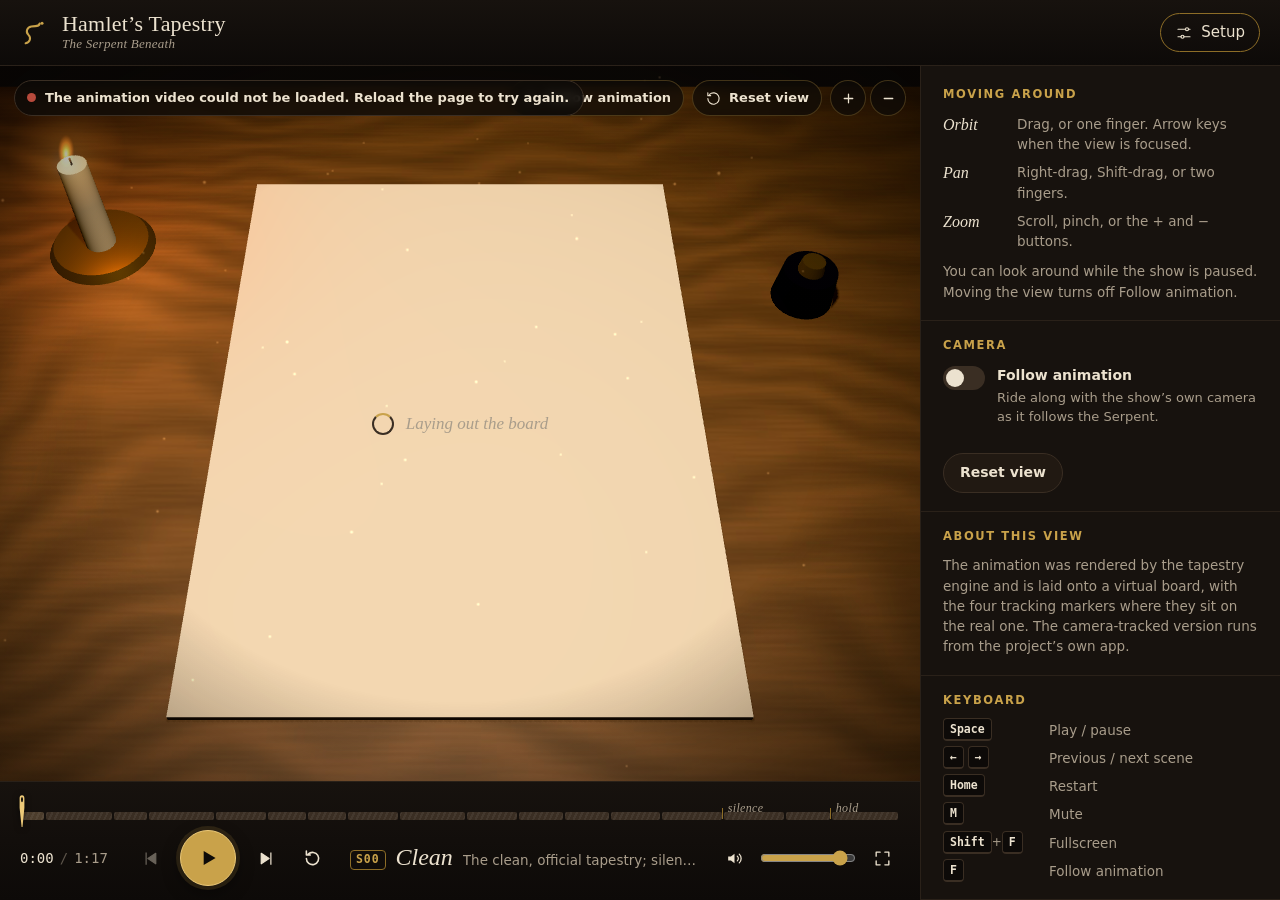
==== index.html @ 95e38d81 "Static Virtual Explore (built from web-ui e6e93fd)" ====
<!doctype html>
<html lang="en">
<head>
  <meta charset="utf-8">
  <meta name="viewport" content="width=device-width, initial-scale=1, viewport-fit=cover">
  <meta name="color-scheme" content="dark">
  <meta name="tapestry-static" content="1">
  <title>Hamlet’s Tapestry</title>
  <link rel="icon" href="./static/favicon.svg" type="image/svg+xml">
  <link rel="stylesheet" href="./static/styles.css">
  <script type="importmap">{"imports": {"three": "./static/vendor/three/three.module.min.js"}}</script>
  <script type="module" src="./static/js/main.js"></script>
</head>
<body>
  <a class="skip" href="#transport">Skip to playback controls</a>

  <header class="masthead">
    <div class="brand">
      <svg class="brand-mark" viewBox="0 0 32 32" aria-hidden="true"><path d="M6 27c5-1 6-6 3-9s-2-8 3-9 8 1 9-3" fill="none" stroke="currentColor" stroke-width="2.2" stroke-linecap="round"/><circle cx="23.5" cy="5.5" r="1.6" fill="currentColor"/></svg>
      <h1>Hamlet’s Tapestry <span class="brand-sub" id="show-title">The Serpent Beneath</span></h1>
    </div>

    <div class="modes" role="tablist" aria-label="Viewing mode">
      <button class="mode-tab" role="tab" id="tab-virtual" data-mode="virtual" aria-selected="true" aria-controls="stage">
        <svg viewBox="0 0 24 24" aria-hidden="true"><path d="M12 3 3 8l9 5 9-5-9-5Zm-9 9 9 5 9-5M3 16l9 5 9-5" fill="none" stroke="currentColor" stroke-width="1.6" stroke-linejoin="round"/></svg>
        Virtual Explore
      </button>
      <button class="mode-tab" role="tab" id="tab-scan" data-mode="scan" aria-selected="false" aria-controls="stage" tabindex="-1">
        <svg viewBox="0 0 24 24" aria-hidden="true"><path d="M4 8V5a1 1 0 0 1 1-1h3M16 4h3a1 1 0 0 1 1 1v3M20 16v3a1 1 0 0 1-1 1h-3M8 20H5a1 1 0 0 1-1-1v-3" fill="none" stroke="currentColor" stroke-width="1.6" stroke-linecap="round"/><rect x="8.5" y="8.5" width="7" height="7" rx="1" fill="none" stroke="currentColor" stroke-width="1.6"/></svg>
        Scan Tapestry
      </button>
    </div>

    <button class="setup-toggle" id="setup-toggle" aria-expanded="true" aria-controls="setup">
      <svg viewBox="0 0 24 24" aria-hidden="true"><path d="M4 7h10M18 7h2M4 17h4M12 17h8" stroke="currentColor" stroke-width="1.6" stroke-linecap="round"/><circle cx="16" cy="7" r="2" fill="none" stroke="currentColor" stroke-width="1.6"/><circle cx="10" cy="17" r="2" fill="none" stroke="currentColor" stroke-width="1.6"/></svg>
      <span>Setup</span>
    </button>
  </header>

  <main class="workspace" id="workspace">
    <section class="stage" id="stage" role="tabpanel" aria-labelledby="tab-virtual">
      <div class="viewport" id="viewport">
        <canvas id="virtual-canvas" class="layer" tabindex="0"
          aria-label="3D view of the tapestry on the desk. Drag to orbit, right-drag or two fingers to pan, scroll or pinch to zoom. Arrow keys orbit, plus and minus zoom."></canvas>
        <canvas id="scan-canvas" class="layer scan-layer" hidden role="img" aria-label="Camera view with the animation aligned to the tapestry"></canvas>

        <div class="view-tools" id="view-tools">
          <button class="chip" id="follow-btn" aria-pressed="false" title="Follow the animation's camera (F)">
            <svg viewBox="0 0 24 24" aria-hidden="true"><circle cx="12" cy="12" r="3" fill="none" stroke="currentColor" stroke-width="1.6"/><path d="M12 2v4M12 18v4M2 12h4M18 12h4" stroke="currentColor" stroke-width="1.6" stroke-linecap="round"/></svg>
            <span>Follow animation</span>
          </button>
          <button class="chip" id="reset-view-btn" title="Reset view (0)">
            <svg viewBox="0 0 24 24" aria-hidden="true"><path d="M4 12a8 8 0 1 0 2.4-5.7M4 4v4h4" fill="none" stroke="currentColor" stroke-width="1.6" stroke-linecap="round" stroke-linejoin="round"/></svg>
            <span>Reset view</span>
          </button>
          <div class="zoom-pair" role="group" aria-label="Zoom">
            <button class="chip icon-only" id="zoom-in-btn" aria-label="Zoom in"><svg viewBox="0 0 24 24" aria-hidden="true"><path d="M12 6v12M6 12h12" stroke="currentColor" stroke-width="1.8" stroke-linecap="round"/></svg></button>
            <button class="chip icon-only" id="zoom-out-btn" aria-label="Zoom out"><svg viewBox="0 0 24 24" aria-hidden="true"><path d="M6 12h12" stroke="currentColor" stroke-width="1.8" stroke-linecap="round"/></svg></button>
          </div>
        </div>

        <div class="status-pill" id="status-pill" role="status" aria-live="polite" hidden>
          <span class="dot" aria-hidden="true"></span><span class="status-text" id="status-text"></span>
          <span class="marker-chips" id="marker-chips" aria-hidden="true"></span>
        </div>

        <div class="notice" id="notice" aria-live="polite" hidden>
          <div class="notice-card" role="group" aria-labelledby="notice-title" aria-describedby="notice-text">
            <p class="notice-kicker" id="notice-kicker"></p>
            <h2 id="notice-title"></h2>
            <p id="notice-text"></p>
            <div class="notice-actions" id="notice-actions"></div>
          </div>
        </div>

        <div class="loading" id="loading" hidden><span class="spinner" aria-hidden="true"></span><span id="loading-text">Loading</span></div>
      </div>

      <div class="transport" id="transport" tabindex="-1">
        <div class="thread" id="thread">
          <div class="thread-track" id="thread-track" aria-hidden="true"></div>
          <div class="needle" id="needle" aria-hidden="true">
            <svg viewBox="0 0 10 34"><path d="M5 1.2c1.6 0 2.4 1.2 2.4 3v9.5L5.5 33 4.6 33 2.6 13.7V4.2c0-1.8.8-3 2.4-3Z" fill="currentColor"/><ellipse cx="5" cy="5.6" rx="1" ry="2.6" fill="var(--lampblack)"/></svg>
          </div>
          <input type="range" id="scrubber" class="scrubber" min="0" max="77" step="0.05" value="0" aria-label="Timeline position">
        </div>

        <div class="transport-row">
          <div class="time" aria-hidden="true"><span id="time-elapsed">0:00</span><span class="time-sep">/</span><span id="time-total">1:17</span></div>

          <div class="deck" role="group" aria-label="Playback">
            <button class="ctl" id="prev-btn" aria-label="Previous scene" title="Previous scene (←)">
              <svg viewBox="0 0 24 24" aria-hidden="true"><path d="M7 5v14M18 6l-9 6 9 6V6Z" fill="currentColor" stroke="currentColor" stroke-width="1.4" stroke-linejoin="round"/></svg>
            </button>
            <button class="ctl play" id="play-btn" aria-label="Play" title="Play / pause (Space)">
              <svg class="i-play" viewBox="0 0 24 24" aria-hidden="true"><path d="M8 5.5v13l11-6.5-11-6.5Z" fill="currentColor"/></svg>
              <svg class="i-pause" viewBox="0 0 24 24" aria-hidden="true"><path d="M7.5 5.5h3v13h-3zM13.5 5.5h3v13h-3z" fill="currentColor"/></svg>
            </button>
            <button class="ctl" id="next-btn" aria-label="Next scene" title="Next scene (→)">
              <svg viewBox="0 0 24 24" aria-hidden="true"><path d="M17 5v14M6 6l9 6-9 6V6Z" fill="currentColor" stroke="currentColor" stroke-width="1.4" stroke-linejoin="round"/></svg>
            </button>
            <button class="ctl" id="restart-btn" aria-label="Restart from the beginning" title="Restart (Home)">
              <svg viewBox="0 0 24 24" aria-hidden="true"><path d="M5 12a7 7 0 1 0 2.1-5M5 3.5V8h4.5" fill="none" stroke="currentColor" stroke-width="1.8" stroke-linecap="round" stroke-linejoin="round"/></svg>
            </button>
          </div>

          <div class="scene" id="scene" aria-live="polite">
            <span class="scene-id" id="scene-id">S00</span>
            <span class="scene-name" id="scene-name">Clean</span>
            <span class="scene-desc" id="scene-desc"></span>
          </div>

          <div class="mixer" role="group" aria-label="Sound">
            <button class="ctl small" id="mute-btn" aria-label="Mute" aria-pressed="false" title="Mute (M)">
              <svg class="i-sound" viewBox="0 0 24 24" aria-hidden="true"><path d="M4 9.5h3.5L12 6v12l-4.5-3.5H4v-5Z" fill="currentColor"/><path d="M15.5 9a4 4 0 0 1 0 6M18 6.5a7.5 7.5 0 0 1 0 11" fill="none" stroke="currentColor" stroke-width="1.6" stroke-linecap="round"/></svg>
              <svg class="i-muted" viewBox="0 0 24 24" aria-hidden="true"><path d="M4 9.5h3.5L12 6v12l-4.5-3.5H4v-5Z" fill="currentColor"/><path d="m16 9.5 5 5m0-5-5 5" stroke="currentColor" stroke-width="1.6" stroke-linecap="round"/></svg>
            </button>
            <input type="range" id="volume" class="volume" min="0" max="1" step="0.01" value="0.9" aria-label="Volume">
            <button class="ctl small" id="fullscreen-btn" aria-label="Enter fullscreen" title="Fullscreen (F11 or Shift+F)">
              <svg class="i-enter" viewBox="0 0 24 24" aria-hidden="true"><path d="M4 9V4h5M15 4h5v5M20 15v5h-5M9 20H4v-5" fill="none" stroke="currentColor" stroke-width="1.7" stroke-linecap="round" stroke-linejoin="round"/></svg>
              <svg class="i-exit" viewBox="0 0 24 24" aria-hidden="true"><path d="M9 4v5H4M20 9h-5V4M15 20v-5h5M4 15h5v5" fill="none" stroke="currentColor" stroke-width="1.7" stroke-linecap="round" stroke-linejoin="round"/></svg>
            </button>
          </div>
        </div>
      </div>
    </section>

    <aside class="setup" id="setup" aria-label="Setup">
      <!-- Virtual Explore -->
      <div class="setup-mode" data-for="virtual">
        <section class="panel">
          <h2 class="panel-title">Moving around</h2>
          <dl class="howto">
            <div><dt>Orbit</dt><dd>Drag, or one finger. Arrow keys when the view is focused.</dd></div>
            <div><dt>Pan</dt><dd>Right-drag, Shift-drag, or two fingers.</dd></div>
            <div><dt>Zoom</dt><dd>Scroll, pinch, or the + and − buttons.</dd></div>
          </dl>
          <p class="hint">You can look around while the show is paused. Moving the view turns off Follow animation.</p>
        </section>
        <section class="panel">
          <h2 class="panel-title">Camera</h2>
          <label class="switch">
            <input type="checkbox" id="follow-switch">
            <span class="switch-ui" aria-hidden="true"></span>
            <span class="switch-label">Follow animation<small>Ride along with the show’s own camera as it follows the Serpent.</small></span>
          </label>
          <button class="btn" id="reset-view-btn-2">Reset view</button>
        </section>
        <section class="panel">
          <h2 class="panel-title">About this view</h2>
          <p class="hint" id="about-view">The animation is rendered live by the tapestry engine and laid onto a virtual board, with the four tracking markers where they sit on the real one. No camera is used.</p>
        </section>
      </div>

      <!-- Scan Tapestry -->
      <div class="setup-mode" data-for="scan" hidden>
        <section class="panel">
          <h2 class="panel-title">Camera</h2>
          <div class="segmented" role="radiogroup" aria-label="Camera source" id="source-picker">
            <label><input type="radio" name="source" value="browser" checked><span>Webcam</span></label>
            <label><input type="radio" name="source" value="phone"><span>Phone</span></label>
            <label><input type="radio" name="source" value="stream"><span>Stream URL</span></label>
          </div>

          <div class="source-pane" data-source="browser">
            <label class="field"><span>Camera</span>
              <select id="device-select"><option value="">Default camera</option></select>
            </label>
            <label class="field"><span>Capture size</span>
              <select id="res-select">
                <option value="1280x720">1280 × 720 (smoother)</option>
                <option value="1920x1080">1920 × 1080 (sharper close-ups)</option>
              </select>
            </label>
            <p class="hint">Phone apps such as Camo, DroidCam, Phone Link or Continuity Camera show up here as webcams.</p>
          </div>

          <div class="source-pane" data-source="phone" hidden>
            <div class="phone-link" id="phone-link">
              <img id="phone-qr" alt="QR code that opens the phone camera page" width="168" height="168">
              <div class="phone-link-text">
                <label class="field" id="phone-addr-field" hidden><span>Network address</span><select id="phone-addr"></select></label>
                <p class="mono small" id="phone-url"></p>
                <button class="btn ghost small" id="copy-phone-url">Copy link</button>
              </div>
            </div>
            <ol class="steps">
              <li>Put the phone on the same Wi-Fi as this computer.</li>
              <li>Scan the code with the phone’s camera and open the link.</li>
              <li>The page warns about its certificate once. Choose <b>Advanced → Proceed</b> (Android) or <b>Show Details → visit this website</b> (iPhone).</li>
              <li>Tap <b>Start camera</b> on the phone and allow access.</li>
            </ol>
            <p class="hint">If Windows asks whether Python may use the network, allow it on private networks.</p>
            <p class="warn" id="phone-error" hidden></p>
          </div>

          <div class="source-pane" data-source="stream" hidden>
            <label class="field"><span>Stream URL or camera number</span>
              <input type="text" id="stream-url" inputmode="url" autocomplete="off" spellcheck="false" placeholder="http://192.168.1.20:8080/video">
            </label>
            <p class="hint">Use the MJPEG or RTSP address from an IP camera app, for example IP Webcam (<span class="mono">http://phone-ip:8080/video</span>) or DroidCam (<span class="mono">http://phone-ip:4747/video</span>). A number such as <span class="mono">0</span> opens that camera through OpenCV, as <span class="mono">app.py --camera</span> does.</p>
          </div>

          <div class="source-actions">
            <button class="btn primary" id="source-start">Start camera</button>
            <button class="btn ghost" id="source-stop" hidden>Stop camera</button>
          </div>
          <p class="source-status" id="source-status" aria-live="polite"></p>
        </section>

        <section class="panel">
          <h2 class="panel-title">View</h2>
          <label class="switch">
            <input type="checkbox" id="cine-switch" checked>
            <span class="switch-ui" aria-hidden="true"></span>
            <span class="switch-label">Follow animation<small>Crop and push in on the Serpent like the projected show. Off shows the whole camera frame.</small></span>
          </label>
          <label class="switch">
            <input type="checkbox" id="overlay-switch">
            <span class="switch-ui" aria-hidden="true"></span>
            <span class="switch-label">Tracking overlay<small>Draw panel outlines, the Serpent’s path and the camera target for setup.</small></span>
          </label>
        </section>

        <section class="panel">
          <h2 class="panel-title">Placing the tapestry</h2>
          <figure class="layout-diagram">
            <svg viewBox="0 0 220 280" role="img" aria-labelledby="diagram-title">
              <title id="diagram-title">Marker 0 at top-left, 1 at top-right, 2 at bottom-right, 3 at bottom-left, each just outside the drawing’s corner.</title>
              <rect x="6" y="6" width="208" height="268" rx="4" class="d-board"/>
              <rect x="52" y="52" width="116" height="176" class="d-paper"/>
              <path d="M66 80h88M66 120h88M66 160h88M66 200h88" class="d-lines"/>
              <g class="d-marker"><rect x="18" y="18" width="30" height="30"/><text x="33" y="38">0</text></g>
              <g class="d-marker"><rect x="172" y="18" width="30" height="30"/><text x="187" y="38">1</text></g>
              <g class="d-marker"><rect x="172" y="232" width="30" height="30"/><text x="187" y="252">2</text></g>
              <g class="d-marker"><rect x="18" y="232" width="30" height="30"/><text x="33" y="252">3</text></g>
            </svg>
          </figure>
          <ul class="tips">
            <li>Print <span class="mono">markers.pdf</span> at 100% / Actual size and check the 100 mm scale bar.</li>
            <li>Place markers 0–3 clockwise from the top-left, upright, inner corners facing the drawing, <span id="gap-mm">8</span> mm beyond its edges.</li>
            <li>Mount the camera above the board, looking down, with the whole board filling about two-thirds of the picture.</li>
            <li>Light the board evenly and avoid glare on the markers. At least <span id="min-markers">3</span> must be visible to lock on.</li>
            <li>The show waits for the first lock. If markers are covered later, the last good position is held.</li>
          </ul>
        </section>
      </div>

      <section class="panel keys">
        <h2 class="panel-title">Keyboard</h2>
        <dl class="keylist">
          <div><dt><kbd>Space</kbd></dt><dd>Play / pause</dd></div>
          <div><dt><kbd>←</kbd> <kbd>→</kbd></dt><dd>Previous / next scene</dd></div>
          <div><dt><kbd>Home</kbd></dt><dd>Restart</dd></div>
          <div><dt><kbd>M</kbd></dt><dd>Mute</dd></div>
          <div><dt><kbd>Shift</kbd>+<kbd>F</kbd></dt><dd>Fullscreen</dd></div>
          <div><dt><kbd>F</kbd></dt><dd>Follow animation</dd></div>
        </dl>
      </section>
    </aside>
  </main>

  <div class="toast" id="toast" role="status" aria-live="polite" hidden></div>
  <noscript><p class="noscript">This page needs JavaScript.</p></noscript>
</body>
</html>
---- static/styles.css ----
/* Hamlet's Tapestry: a dark stage, couched-gold thread, parchment type. */

:root {
  --lampblack: #0d0a08;
  --arras: #17120e;
  --arras-2: #211912;
  --rule: #3a2e23;
  --rule-soft: #2a2119;
  --parchment: #ece2cf;
  --iron: #a99d8b;
  --gold: #c9a24a;
  --gilt: #ecc978;
  --gold-deep: #8d6d27;
  --verdigris: #86bb95;
  --amber: #e3a64f;
  --oxblood: #b84a3c;
  --oxblood-text: #ec8a7b;

  --display: "Palatino Linotype", "Book Antiqua", Palatino, "URW Palladio L", P052, Georgia, serif;
  --body: "Segoe UI", system-ui, -apple-system, Roboto, "Helvetica Neue", Arial, sans-serif;
  --mono: "Cascadia Mono", Consolas, ui-monospace, "SF Mono", Menlo, monospace;

  --radius: 10px;
  --setup-w: 360px;
  --ease: cubic-bezier(.2, .7, .2, 1);
  color-scheme: dark;
}

* { box-sizing: border-box; }
html, body { margin: 0; height: 100%; }
body {
  background: var(--lampblack);
  color: var(--parchment);
  font: 15px/1.5 var(--body);
  -webkit-font-smoothing: antialiased;
  display: flex;
  flex-direction: column;
  min-height: 100dvh;
  overflow: hidden;
}
button, input, select { font: inherit; color: inherit; }
button { cursor: pointer; }
svg { display: block; }
[hidden] { display: none !important; }
b { color: var(--parchment); font-weight: 600; }

:focus-visible { outline: 2px solid var(--gilt); outline-offset: 2px; border-radius: 6px; }

.skip {
  position: absolute; left: 12px; top: -48px; z-index: 50;
  background: var(--gold); color: var(--lampblack); padding: 8px 12px; border-radius: 6px; text-decoration: none; font-weight: 600;
}
.skip:focus { top: 12px; }

.mono { font-family: var(--mono); font-size: .92em; }
.small { font-size: 13px; }

/* ---- masthead ------------------------------------------------------------------------------------- */
.masthead {
  display: grid;
  grid-template-columns: 1fr auto 1fr;
  align-items: center;
  gap: 16px;
  padding: 12px 20px;
  border-bottom: 1px solid var(--rule-soft);
  background: linear-gradient(var(--arras), var(--lampblack));
}
.brand { display: flex; align-items: center; gap: 12px; min-width: 0; }
.brand-mark { width: 30px; height: 30px; color: var(--gold); flex: none; }
.brand h1 {
  margin: 0; font: 400 22px/1.1 var(--display); letter-spacing: .01em; white-space: nowrap;
}
.brand-sub {
  display: block; font: italic 13px/1.3 var(--display); color: var(--iron); letter-spacing: .02em;
}

.modes {
  display: flex; gap: 4px; padding: 4px;
  background: var(--lampblack); border: 1px solid var(--rule); border-radius: 999px;
}
.mode-tab {
  display: flex; align-items: center; gap: 8px;
  border: 0; background: transparent; color: var(--iron);
  padding: 8px 18px; border-radius: 999px; font-weight: 600; font-size: 14px; letter-spacing: .01em;
  transition: background .2s var(--ease), color .2s var(--ease);
}
.mode-tab svg { width: 18px; height: 18px; }
.mode-tab:hover { color: var(--parchment); }
.mode-tab[aria-selected="true"] {
  background: var(--gold); color: var(--lampblack);
  box-shadow: inset 0 0 0 1px rgba(255, 240, 200, .35), 0 1px 10px rgba(201, 162, 74, .25);
}

.static .masthead { grid-template-columns: 1fr auto; }

.setup-toggle {
  justify-self: end; display: flex; align-items: center; gap: 8px;
  border: 1px solid var(--rule); background: transparent; border-radius: 999px; padding: 7px 14px; color: var(--iron);
}
.setup-toggle svg { width: 18px; height: 18px; }
.setup-toggle:hover, .setup-toggle[aria-expanded="true"] { color: var(--parchment); border-color: var(--gold-deep); }

/* ---- workspace ------------------------------------------------------------------------------------ */
.workspace {
  flex: 1; min-height: 0;
  display: grid; grid-template-columns: minmax(0, 1fr) var(--setup-w);
}
.workspace.setup-closed { grid-template-columns: minmax(0, 1fr) 0; }
.workspace.setup-closed .setup { visibility: hidden; }

.stage { display: flex; flex-direction: column; min-width: 0; min-height: 0; background: var(--lampblack); }

.viewport {
  position: relative; flex: 1; min-height: 0; overflow: hidden;
  background: radial-gradient(120% 90% at 50% 40%, #16110c 0%, #070504 70%);
}
.layer { position: absolute; inset: 0; width: 100%; height: 100%; display: block; }
#virtual-canvas { touch-action: none; cursor: grab; }
#virtual-canvas:active { cursor: grabbing; }
#virtual-canvas:focus-visible { outline-offset: -3px; }
.scan-layer { object-fit: contain; background: #000; }
.viewport::after { /* candlelit vignette */
  content: ""; position: absolute; inset: 0; pointer-events: none;
  background: radial-gradient(ellipse at center, transparent 55%, rgba(5, 3, 2, .55) 100%);
}
.viewport.scan::after { display: none; }

.view-tools {
  position: absolute; z-index: 3; top: 14px; right: 14px; display: flex; gap: 8px; flex-wrap: wrap; justify-content: flex-end;
}
.zoom-pair { display: flex; gap: 4px; }
.chip {
  display: inline-flex; align-items: center; gap: 7px; min-height: 36px;
  padding: 6px 12px; border-radius: 999px;
  background: rgba(13, 10, 8, .72); border: 1px solid rgba(201, 162, 74, .28); color: var(--parchment);
  backdrop-filter: blur(6px); -webkit-backdrop-filter: blur(6px); font-size: 13px; font-weight: 600;
}
.chip svg { width: 17px; height: 17px; }
.chip.icon-only { width: 36px; padding: 0; justify-content: center; }
.chip:hover { border-color: var(--gold); }
.chip[aria-pressed="true"] { background: var(--gold); color: var(--lampblack); border-color: var(--gilt); }

.status-pill {
  position: absolute; z-index: 3; top: 14px; left: 14px; max-width: calc(100% - 28px);
  display: inline-flex; align-items: center; gap: 9px; padding: 7px 14px 7px 12px;
  border-radius: 999px; background: rgba(13, 10, 8, .8); border: 1px solid var(--rule);
  backdrop-filter: blur(6px); -webkit-backdrop-filter: blur(6px); font-size: 13px; font-weight: 600;
}
.status-pill .dot { width: 9px; height: 9px; border-radius: 50%; background: var(--iron); flex: none; }
.status-pill[data-tone="ok"] .dot { background: var(--verdigris); box-shadow: 0 0 10px var(--verdigris); }
.status-pill[data-tone="warn"] .dot { background: var(--amber); }
.status-pill[data-tone="bad"] .dot { background: var(--oxblood); }
.status-pill[data-tone="busy"] .dot { background: var(--gold); animation: pulse 1.1s ease-in-out infinite; }
.marker-chips { display: inline-flex; gap: 3px; }
.marker-chips span {
  width: 18px; height: 18px; display: grid; place-items: center; border-radius: 4px;
  font: 600 11px/1 var(--mono); border: 1px solid var(--rule); color: var(--iron);
}
.marker-chips span.on { background: var(--parchment); color: var(--lampblack); border-color: var(--parchment); }

@keyframes pulse { 50% { opacity: .35; } }

.notice {
  position: absolute; inset: 0; z-index: 4; display: grid; place-items: center; padding: 20px;
  background: rgba(7, 5, 4, .6);
}
.notice-card {
  width: min(460px, 100%); padding: 26px 26px 22px; border-radius: 14px;
  background: var(--arras); border: 1px solid var(--rule); box-shadow: 0 20px 60px rgba(0, 0, 0, .55);
}
.notice-kicker {
  margin: 0 0 6px; font: 600 11px/1.2 var(--body); letter-spacing: .14em; text-transform: uppercase; color: var(--gold);
}
.notice-card[data-tone="bad"] .notice-kicker { color: var(--oxblood-text); }
.notice-card h2 { margin: 0 0 8px; font: 400 24px/1.2 var(--display); }
.notice-card p { margin: 0 0 18px; color: var(--iron); }
.notice-actions { display: flex; gap: 10px; flex-wrap: wrap; }

.loading {
  position: absolute; z-index: 2; inset: 0; display: flex; align-items: center; justify-content: center; gap: 12px;
  font: italic 17px/1 var(--display); color: var(--iron); pointer-events: none;
}
.spinner {
  width: 22px; height: 22px; border-radius: 50%;
  border: 2px solid var(--rule); border-top-color: var(--gold); animation: spin 0.9s linear infinite;
}
@keyframes spin { to { transform: rotate(360deg); } }

/* ---- transport ------------------------------------------------------------------------------------ */
.transport {
  position: relative; z-index: 5;
  padding: 10px 20px 14px; border-top: 1px solid var(--rule-soft);
  background: linear-gradient(var(--arras), var(--lampblack));
}
.transport:focus { outline: none; }

/* The scrubber is a length of thread: one stitch per scene, couched gold where the show has played. */
.thread { position: relative; height: 34px; margin: 0 2px 4px; }
.thread-track { position: absolute; left: 0; right: 0; top: 20px; height: 8px; display: flex; gap: 2px; }
.stitch {
  position: relative; height: 100%; border-radius: 2px; background: var(--rule); overflow: visible;
  background-image: repeating-linear-gradient(115deg, rgba(255, 255, 255, .05) 0 2px, transparent 2px 5px);
}
.stitch.current { background-color: #4c3d2c; }
.stitch-gold {
  position: absolute; left: 0; top: 0; bottom: 0; width: 0; border-radius: 2px;
  background: repeating-linear-gradient(115deg, #f0d184 0 2.5px, #b98f3c 2.5px 5px);
  box-shadow: 0 0 8px rgba(201, 162, 74, .3);
}
.zone {
  position: absolute; bottom: 12px; left: 0; display: flex; align-items: center; gap: 5px; pointer-events: none;
  font: italic 12px/1 var(--display); color: var(--iron); white-space: nowrap; letter-spacing: .03em;
}
.zone::before { content: ""; width: 1px; height: 11px; background: var(--gold-deep); transform: translateY(5px); }
.needle {
  position: absolute; top: 2px; left: 0; width: 10px; height: 34px; margin-left: -5px;
  color: var(--gilt); pointer-events: none; filter: drop-shadow(0 1px 3px rgba(0, 0, 0, .7));
  transition: transform .12s var(--ease);
}
.needle svg { width: 10px; height: 34px; }
.scrubber {
  position: absolute; inset: 0; width: 100%; height: 100%; margin: 0; opacity: 0; cursor: pointer; touch-action: none;
}
.thread:has(.scrubber:focus-visible) { outline: 2px solid var(--gilt); outline-offset: 4px; border-radius: 6px; }
.thread:hover .needle, .thread.dragging .needle { transform: scale(1.12); }

.transport-row {
  display: grid; grid-template-columns: auto auto minmax(0, 1fr) auto; align-items: center; gap: 18px;
}
.time { font: 500 14px/1 var(--mono); color: var(--iron); font-variant-numeric: tabular-nums; min-width: 92px; }
.time #time-elapsed { color: var(--parchment); }
.time-sep { margin: 0 6px; opacity: .5; }

.deck { display: flex; align-items: center; gap: 6px; }
.ctl {
  width: 40px; height: 40px; display: grid; place-items: center; border-radius: 50%;
  border: 1px solid transparent; background: transparent; color: var(--parchment);
  transition: background .15s, border-color .15s, color .15s;
}
.ctl svg { width: 21px; height: 21px; }
.ctl:hover { background: var(--arras-2); border-color: var(--rule); }
.ctl.small { width: 36px; height: 36px; }
.ctl.small svg { width: 19px; height: 19px; }
.ctl.play {
  width: 56px; height: 56px; margin: 0 4px;
  background: var(--gold); color: var(--lampblack); border-color: var(--gilt);
  box-shadow: 0 0 0 4px rgba(201, 162, 74, .14), 0 6px 18px rgba(0, 0, 0, .45);
}
.ctl.play svg { width: 26px; height: 26px; }
.ctl.play:hover { background: var(--gilt); }
.ctl.play .i-pause, .ctl.play.playing .i-play { display: none; }
.ctl.play.playing .i-pause { display: block; }
.ctl.play.waiting { animation: wait-ring 1.6s ease-in-out infinite; }
@keyframes wait-ring { 50% { box-shadow: 0 0 0 9px rgba(201, 162, 74, .05), 0 6px 18px rgba(0, 0, 0, .45); } }
.ctl[disabled] { opacity: .4; cursor: default; }

.scene { min-width: 0; display: flex; align-items: baseline; gap: 10px; overflow: hidden; }
.scene-id {
  font: 600 11.5px/1 var(--mono); letter-spacing: .08em; color: var(--gold);
  border: 1px solid var(--gold-deep); border-radius: 4px; padding: 3px 5px; flex: none; transform: translateY(-2px);
}
.scene-name { font: italic 24px/1.1 var(--display); white-space: nowrap; }
.scene-desc { color: var(--iron); font-size: 13.5px; white-space: nowrap; overflow: hidden; text-overflow: ellipsis; min-width: 0; }

.mixer { display: flex; align-items: center; gap: 6px; }
.ctl .i-muted, .ctl[aria-pressed="true"] .i-sound, .ctl .i-exit { display: none; }
.ctl[aria-pressed="true"] .i-muted { display: block; }
.is-fullscreen .ctl .i-exit { display: block; }
.is-fullscreen .ctl .i-enter { display: none; }

.volume { width: 96px; accent-color: var(--gold); height: 24px; }
input[type="range"].volume { cursor: pointer; }

/* ---- setup panel ---------------------------------------------------------------------------------- */
.setup {
  min-width: 0; overflow-y: auto; border-left: 1px solid var(--rule-soft); background: var(--arras);
  padding: 4px 0 24px; scrollbar-color: var(--rule) transparent;
}
.panel { padding: 18px 22px; border-bottom: 1px solid var(--rule-soft); }
.panel-title {
  margin: 0 0 12px; font: 600 11.5px/1.2 var(--body); letter-spacing: .14em; text-transform: uppercase; color: var(--gold);
}
.hint { margin: 10px 0 0; color: var(--iron); font-size: 13.5px; }
.warn { margin: 10px 0 0; color: var(--oxblood-text); font-size: 13.5px; }

.howto, .keylist { margin: 0; display: grid; gap: 8px; }
.howto div, .keylist div { display: grid; grid-template-columns: 64px 1fr; gap: 10px; }
.keylist div { grid-template-columns: 96px 1fr; }
.howto dt { font: italic 16px/1.35 var(--display); color: var(--parchment); }
.howto dd, .keylist dd { margin: 0; color: var(--iron); font-size: 13.5px; }
.keylist dt { color: var(--iron); font-size: 12px; }
kbd {
  font: 600 11.5px/1 var(--mono); padding: 3px 6px; border-radius: 4px;
  border: 1px solid var(--rule); border-bottom-width: 2px; background: var(--lampblack); color: var(--parchment);
}

.btn {
  display: inline-flex; align-items: center; justify-content: center; gap: 8px; min-height: 40px;
  padding: 8px 16px; border-radius: 999px; border: 1px solid var(--rule); background: var(--arras-2);
  font-weight: 600; font-size: 14px; color: var(--parchment);
}
.btn:hover { border-color: var(--gold-deep); }
.btn.primary { background: var(--gold); color: var(--lampblack); border-color: var(--gilt); }
.btn.primary:hover { background: var(--gilt); }
.btn.ghost { background: transparent; }
.btn.small { min-height: 32px; padding: 4px 12px; font-size: 13px; }
.btn[disabled] { opacity: .5; cursor: default; }
.panel .btn + .btn { margin-left: 6px; }
.panel > .btn { margin-top: 14px; }

.switch { display: grid; grid-template-columns: 42px 1fr; gap: 12px; align-items: start; cursor: pointer; margin: 0 0 12px; }
.switch input { position: absolute; opacity: 0; width: 1px; height: 1px; }
.switch-ui {
  position: relative; width: 42px; height: 24px; border-radius: 999px; background: var(--rule); margin-top: 1px;
  transition: background .2s var(--ease);
}
.switch-ui::after {
  content: ""; position: absolute; left: 3px; top: 3px; width: 18px; height: 18px; border-radius: 50%;
  background: var(--parchment); transition: transform .2s var(--ease);
}
.switch input:checked + .switch-ui { background: var(--gold); }
.switch input:checked + .switch-ui::after { transform: translateX(18px); background: var(--lampblack); }
.switch input:focus-visible + .switch-ui { outline: 2px solid var(--gilt); outline-offset: 2px; }
.switch-label { font-weight: 600; font-size: 14px; }
.switch-label small { display: block; font-weight: 400; color: var(--iron); font-size: 13px; margin-top: 2px; }

.segmented {
  display: grid; grid-template-columns: repeat(3, 1fr); padding: 3px; gap: 3px;
  border: 1px solid var(--rule); border-radius: 10px; background: var(--lampblack); margin-bottom: 14px;
}
.segmented label { position: relative; }
.segmented input { position: absolute; opacity: 0; inset: 0; margin: 0; cursor: pointer; }
.segmented span {
  display: block; text-align: center; padding: 7px 4px; border-radius: 7px; font-size: 13px; font-weight: 600; color: var(--iron);
}
.segmented input:checked + span { background: var(--arras-2); color: var(--parchment); box-shadow: inset 0 0 0 1px var(--gold-deep); }
.segmented input:focus-visible + span { outline: 2px solid var(--gilt); outline-offset: 1px; }

.field { display: grid; gap: 5px; margin: 0 0 12px; }
.field > span { font-size: 12.5px; color: var(--iron); font-weight: 600; }
.field select, .field input {
  width: 100%; min-height: 40px; padding: 8px 10px; border-radius: 8px;
  background: var(--lampblack); border: 1px solid var(--rule); color: var(--parchment);
}
.field select:focus-visible, .field input:focus-visible { border-color: var(--gold); }

.source-actions { display: flex; gap: 8px; margin-top: 14px; flex-wrap: wrap; }
.source-status { margin: 10px 0 0; font-size: 13.5px; color: var(--iron); min-height: 1.5em; overflow-wrap: anywhere; }
.source-status[data-tone="ok"] { color: var(--verdigris); }
.source-status[data-tone="warn"] { color: var(--amber); }
.source-status[data-tone="bad"] { color: var(--oxblood-text); }

.phone-link { display: grid; grid-template-columns: 168px 1fr; gap: 14px; align-items: start; margin-bottom: 8px; }
.phone-link img { width: 168px; height: 168px; border-radius: 8px; background: #fff; image-rendering: pixelated; }
.phone-link-text p { margin: 0 0 8px; word-break: break-all; color: var(--parchment); }
.steps { margin: 12px 0 0; padding-left: 20px; color: var(--iron); font-size: 13.5px; display: grid; gap: 6px; }
.tips { margin: 14px 0 0; padding-left: 18px; color: var(--iron); font-size: 13.5px; display: grid; gap: 7px; }

.layout-diagram { margin: 0; display: grid; place-items: center; }
.layout-diagram svg { width: 100%; max-width: 200px; height: auto; }
.d-board { fill: #e2dccf; }
.d-paper { fill: #f4ecd9; stroke: #b49a62; stroke-width: 1; }
.d-lines { stroke: #c9b78f; stroke-width: 1; stroke-dasharray: 3 3; }
.d-marker rect { fill: #111; }
.d-marker text { fill: #fff; font: 600 14px var(--mono); text-anchor: middle; }

.toast {
  position: fixed; z-index: 60; left: 50%; bottom: 26px; transform: translateX(-50%);
  padding: 10px 16px; border-radius: 999px; background: var(--parchment); color: var(--lampblack);
  font-weight: 600; font-size: 14px; box-shadow: 0 10px 30px rgba(0, 0, 0, .5); max-width: calc(100% - 32px);
}
.noscript { padding: 24px; }

/* ---- fullscreen: the show fills the screen, controls float and fade --------------------------------- */
.stage:fullscreen { width: 100vw; height: 100vh; }
.is-fullscreen .viewport { flex: 1; }
.is-fullscreen .transport {
  position: absolute; left: 0; right: 0; bottom: 0; border-top: 0;
  background: linear-gradient(transparent, rgba(7, 5, 4, .92) 45%);
  padding-top: 40px; transition: opacity .35s var(--ease), transform .35s var(--ease);
}
.is-fullscreen.idle .transport { opacity: 0; transform: translateY(12px); pointer-events: none; }
.is-fullscreen.idle .view-tools, .is-fullscreen.idle .status-pill[data-tone="ok"] { opacity: 0; }
.is-fullscreen.idle { cursor: none; }
.view-tools, .status-pill { transition: opacity .35s var(--ease); }

.pseudo-fs body { overflow: hidden; }
.pseudo-fs .stage { position: fixed; inset: 0; z-index: 40; }

/* ---- smaller screens ------------------------------------------------------------------------------ */
@media (max-width: 1100px) {
  :root { --setup-w: 320px; }
  .scene-desc { display: none; }
}

@media (max-width: 860px) {
  body { overflow: auto; }
  .masthead { grid-template-columns: 1fr auto; padding: 10px 14px; gap: 10px; }
  .modes { grid-column: 1 / -1; grid-row: 2; justify-self: stretch; }
  .mode-tab { flex: 1; justify-content: center; padding: 9px 10px; }
  .setup-toggle { grid-column: 2; grid-row: 1; }
  .brand h1 { font-size: 19px; }
  .workspace, .workspace.setup-closed { display: block; }
  .stage { min-height: 0; }
  .viewport { flex: none; height: min(64dvh, 720px); min-height: 320px; }
  .transport { padding: 8px 14px 12px; }
  .transport-row { grid-template-columns: auto 1fr auto; grid-template-areas: "deck deck deck" "time scene mixer"; gap: 8px 12px; }
  .deck { grid-area: deck; justify-content: center; }
  .time { grid-area: time; min-width: 0; font-size: 13px; }
  .scene { grid-area: scene; justify-content: center; }
  .mixer { grid-area: mixer; }
  .scene-name { font-size: 20px; }
  .volume { width: 72px; }
  .zone { font-size: 11px; }
  .setup { border-left: 0; border-top: 1px solid var(--rule-soft); overflow: visible; }
  .workspace.setup-closed .setup { display: none; }
  .view-tools .chip span { display: none; }
  .view-tools .chip { width: 40px; height: 40px; padding: 0; justify-content: center; }
  .phone-link { grid-template-columns: 1fr; justify-items: start; }
}

@media (max-width: 420px) {
  .brand-sub { display: none; }
  .volume { display: none; }
  .ctl.play { width: 52px; height: 52px; }
}

@media (prefers-reduced-motion: reduce) {
  *, *::before, *::after { animation-duration: .001ms !important; animation-iteration-count: 1 !important; transition-duration: .001ms !important; }
}
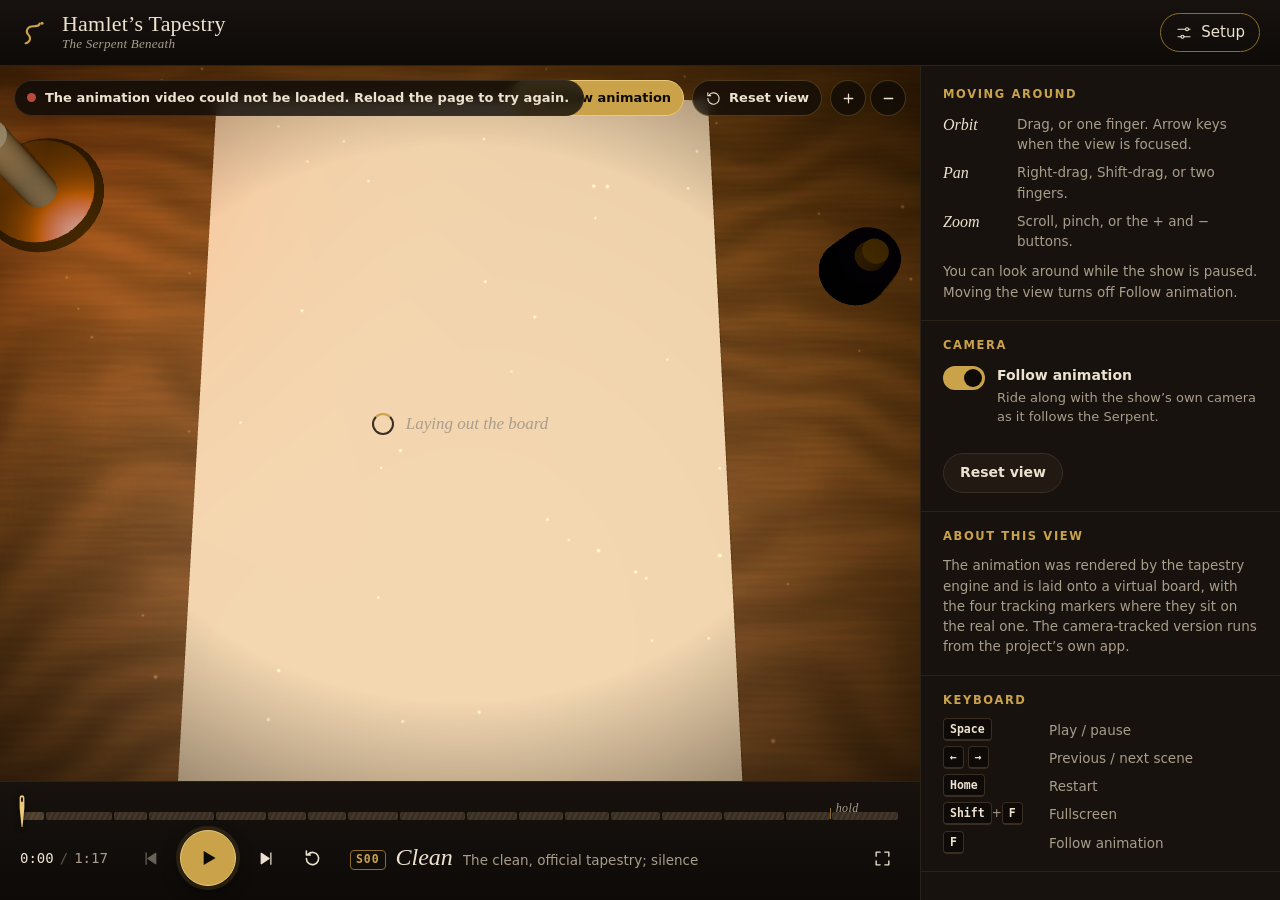
==== commit 1ec91cf3: "Silent site, Follow animation on by default (built from web-ui 6fe9ff8)" ====
--- a/index.html
+++ b/index.html
@@ -252,7 +252,7 @@
           <div><dt><kbd>Space</kbd></dt><dd>Play / pause</dd></div>
           <div><dt><kbd>←</kbd> <kbd>→</kbd></dt><dd>Previous / next scene</dd></div>
           <div><dt><kbd>Home</kbd></dt><dd>Restart</dd></div>
-          <div><dt><kbd>M</kbd></dt><dd>Mute</dd></div>
+          <div id="key-mute"><dt><kbd>M</kbd></dt><dd>Mute</dd></div>
           <div><dt><kbd>Shift</kbd>+<kbd>F</kbd></dt><dd>Fullscreen</dd></div>
           <div><dt><kbd>F</kbd></dt><dd>Follow animation</dd></div>
         </dl>
